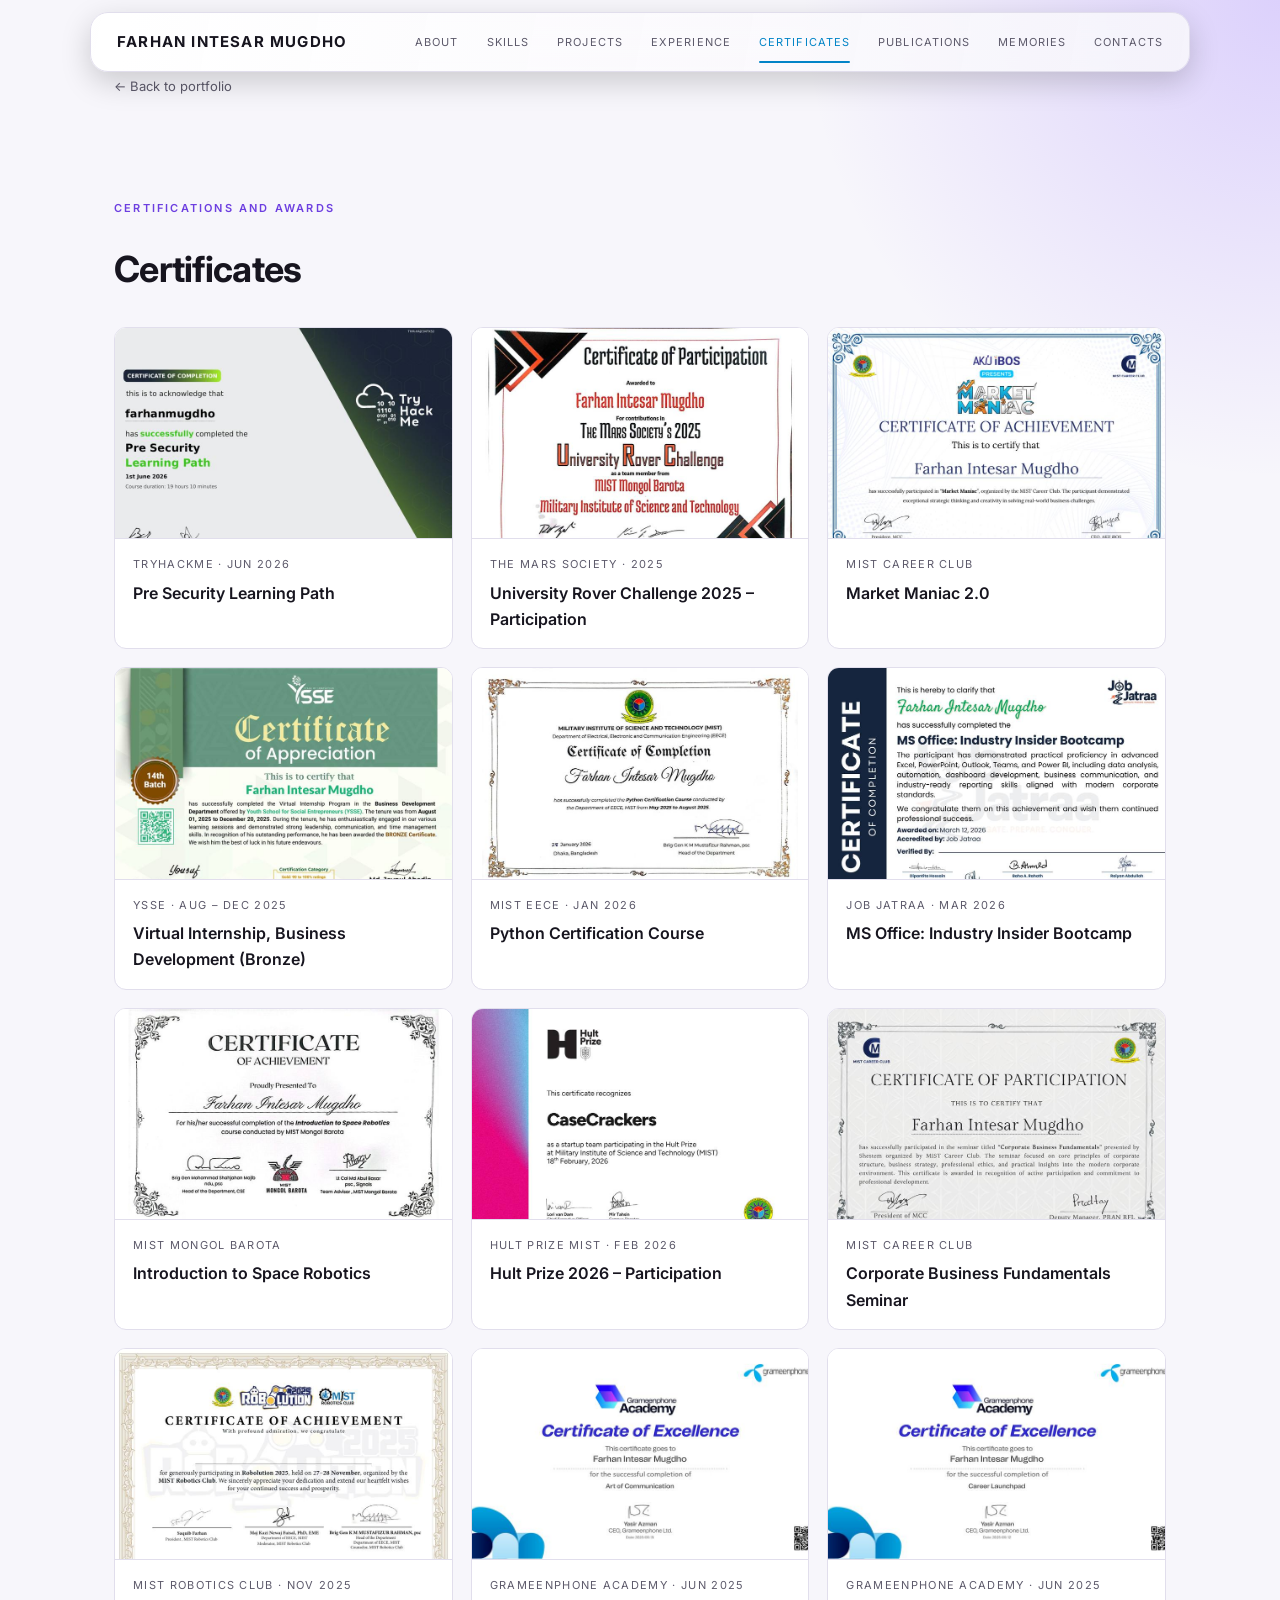
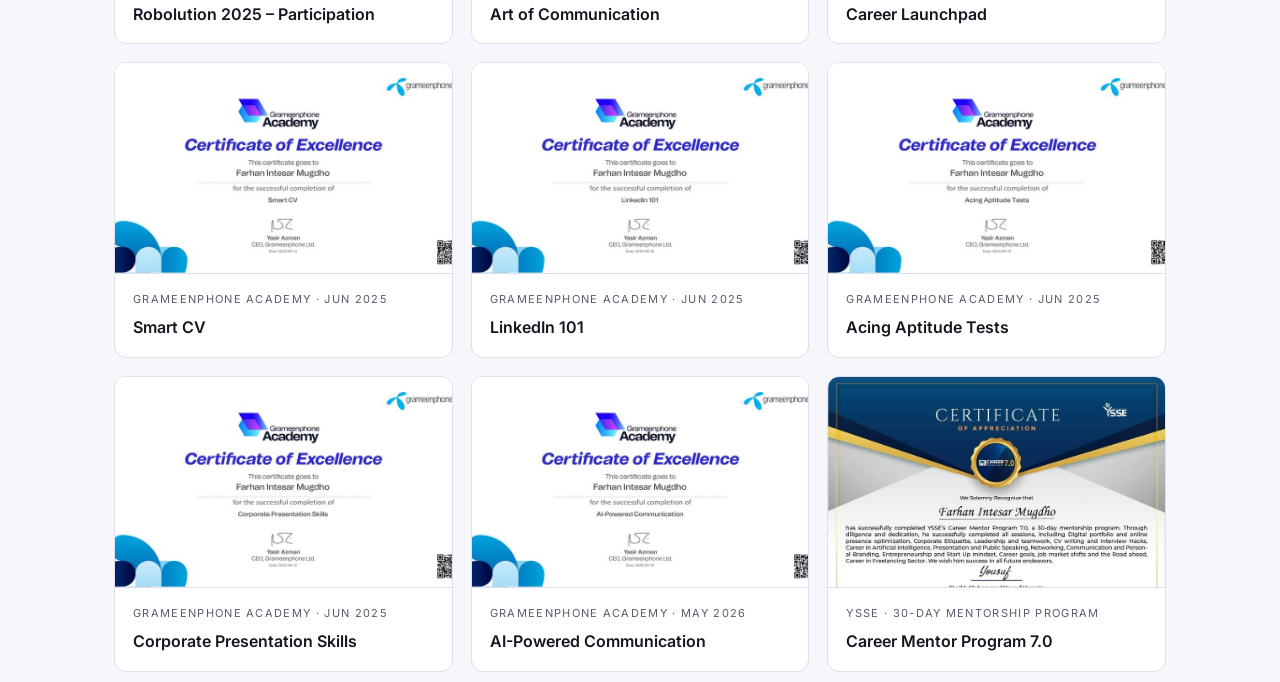
==== certificates.html @ 4bb34c35 "Optimize loading, pin nav on zoom, move certificates to own page" ====
<!DOCTYPE html>
<html lang="en">
<head>
<meta charset="utf-8">
<meta name="viewport" content="width=device-width, initial-scale=1, viewport-fit=cover">
<title>Certificates | Farhan Intesar Mugdho</title>
<link rel="icon" type="image/png" sizes="192x192" href="assets/favicon.png">
<link rel="preconnect" href="https://fonts.googleapis.com">
<link rel="preconnect" href="https://fonts.gstatic.com" crossorigin>
<link href="https://fonts.googleapis.com/css2?family=Inter:wght@400;500;600;700&family=Syne:wght@600;700;800&display=swap" rel="stylesheet">
<link rel="stylesheet" href="style.css">
</head>
<body>
<header><div class="bar">
<a class="logo" href="index.html" aria-label="Home">FARHAN INTESAR MUGDHO</a>
<nav aria-label="Sections"><a href="index.html#about">About</a><a href="index.html#skills">Skills</a><a href="index.html#projects">Projects</a><a href="index.html#experience">Experience</a><a class="on" href="certificates.html">Certificates</a><a href="index.html#publications">Publications</a><a href="index.html#memories">Memories</a><a href="index.html#contacts">Contacts</a>
</nav></div></header>
<main>
<a class="back" href="index.html">&larr; Back to portfolio</a><section class="certs-only" id="certificates">
<p class="eyebrow">Certifications and awards</p>
<h2>Certificates</h2>
<div class="certs">
<div class="cert"><button type="button" class="zb" aria-label="View larger: Pre Security Learning Path"><img src="assets/certificate-01.jpg" alt="Certificate: Pre Security Learning Path" loading="lazy"></button><div class="in"><small>TryHackMe · Jun 2026</small><h3>Pre Security Learning Path</h3></div></div>
<div class="cert"><button type="button" class="zb" aria-label="View larger: University Rover Challenge 2025 – Participation"><img src="assets/certificate-02.jpg" alt="Certificate: University Rover Challenge 2025 – Participation" loading="lazy"></button><div class="in"><small>The Mars Society · 2025</small><h3>University Rover Challenge 2025 – Participation</h3></div></div>
<div class="cert"><button type="button" class="zb" aria-label="View larger: Market Maniac 2.0"><img src="assets/certificate-03.jpg" alt="Certificate: Market Maniac 2.0" loading="lazy"></button><div class="in"><small>MIST Career Club</small><h3>Market Maniac 2.0</h3></div></div>
<div class="cert"><button type="button" class="zb" aria-label="View larger: Virtual Internship, Business Development (Bronze)"><img src="assets/certificate-04.jpg" alt="Certificate: Virtual Internship, Business Development (Bronze)" loading="lazy"></button><div class="in"><small>YSSE · Aug – Dec 2025</small><h3>Virtual Internship, Business Development (Bronze)</h3></div></div>
<div class="cert"><button type="button" class="zb" aria-label="View larger: Python Certification Course"><img src="assets/certificate-05.jpg" alt="Certificate: Python Certification Course" loading="lazy"></button><div class="in"><small>MIST EECE · Jan 2026</small><h3>Python Certification Course</h3></div></div>
<div class="cert"><button type="button" class="zb" aria-label="View larger: MS Office: Industry Insider Bootcamp"><img src="assets/certificate-06.jpg" alt="Certificate: MS Office: Industry Insider Bootcamp" loading="lazy"></button><div class="in"><small>Job Jatraa · Mar 2026</small><h3>MS Office: Industry Insider Bootcamp</h3></div></div>
<div class="cert"><button type="button" class="zb" aria-label="View larger: Introduction to Space Robotics"><img src="assets/certificate-07.jpg" alt="Certificate: Introduction to Space Robotics" loading="lazy"></button><div class="in"><small>MIST Mongol Barota</small><h3>Introduction to Space Robotics</h3></div></div>
<div class="cert"><button type="button" class="zb" aria-label="View larger: Hult Prize 2026 – Participation"><img src="assets/certificate-08.jpg" alt="Certificate: Hult Prize 2026 – Participation" loading="lazy"></button><div class="in"><small>Hult Prize MIST · Feb 2026</small><h3>Hult Prize 2026 – Participation</h3></div></div>
<div class="cert"><button type="button" class="zb" aria-label="View larger: Corporate Business Fundamentals Seminar"><img src="assets/certificate-09.jpg" alt="Certificate: Corporate Business Fundamentals Seminar" loading="lazy"></button><div class="in"><small>MIST Career Club</small><h3>Corporate Business Fundamentals Seminar</h3></div></div>
<div class="cert"><button type="button" class="zb" aria-label="View larger: Robolution 2025 – Participation"><img src="assets/certificate-10.jpg" alt="Certificate: Robolution 2025 – Participation" loading="lazy"></button><div class="in"><small>MIST Robotics Club · Nov 2025</small><h3>Robolution 2025 – Participation</h3></div></div>
<div class="cert"><button type="button" class="zb" aria-label="View larger: Art of Communication"><img src="assets/certificate-11.jpg" alt="Certificate: Art of Communication" loading="lazy"></button><div class="in"><small>Grameenphone Academy · Jun 2025</small><h3>Art of Communication</h3></div></div>
<div class="cert"><button type="button" class="zb" aria-label="View larger: Career Launchpad"><img src="assets/certificate-12.jpg" alt="Certificate: Career Launchpad" loading="lazy"></button><div class="in"><small>Grameenphone Academy · Jun 2025</small><h3>Career Launchpad</h3></div></div>
<div class="cert"><button type="button" class="zb" aria-label="View larger: Smart CV"><img src="assets/certificate-13.jpg" alt="Certificate: Smart CV" loading="lazy"></button><div class="in"><small>Grameenphone Academy · Jun 2025</small><h3>Smart CV</h3></div></div>
<div class="cert"><button type="button" class="zb" aria-label="View larger: LinkedIn 101"><img src="assets/certificate-14.jpg" alt="Certificate: LinkedIn 101" loading="lazy"></button><div class="in"><small>Grameenphone Academy · Jun 2025</small><h3>LinkedIn 101</h3></div></div>
<div class="cert"><button type="button" class="zb" aria-label="View larger: Acing Aptitude Tests"><img src="assets/certificate-15.jpg" alt="Certificate: Acing Aptitude Tests" loading="lazy"></button><div class="in"><small>Grameenphone Academy · Jun 2025</small><h3>Acing Aptitude Tests</h3></div></div>
<div class="cert"><button type="button" class="zb" aria-label="View larger: Corporate Presentation Skills"><img src="assets/certificate-16.jpg" alt="Certificate: Corporate Presentation Skills" loading="lazy"></button><div class="in"><small>Grameenphone Academy · Jun 2025</small><h3>Corporate Presentation Skills</h3></div></div>
<div class="cert"><button type="button" class="zb" aria-label="View larger: AI-Powered Communication"><img src="assets/certificate-17.jpg" alt="Certificate: AI-Powered Communication" loading="lazy"></button><div class="in"><small>Grameenphone Academy · May 2026</small><h3>AI-Powered Communication</h3></div></div>
<div class="cert"><button type="button" class="zb" aria-label="View larger: Career Mentor Program 7.0"><img src="assets/certificate-18.jpg" alt="Certificate: Career Mentor Program 7.0" loading="lazy"></button><div class="in"><small>YSSE · 30-day mentorship program</small><h3>Career Mentor Program 7.0</h3></div></div>
</div>
</section>
</main>
<div class="lb" id="lb" hidden role="dialog" aria-modal="true" aria-label="Certificate"><img id="lbi" alt=""></div>
<script src="site.js"></script>
</body>
</html>
---- style.css ----
:root{--bg:#07070a;--card:#0f0e15;--line:#1f1d2b;--text:#f2f1f7;--muted:#8a8898;--dim:#2b2a33;--accent:#a78bfa;--accent-bg:rgba(139,92,246,.14);--glow:rgba(124,77,255,.45);color-scheme:dark}
@media (prefers-color-scheme:light){:root:not([data-theme="dark"]){--bg:#f7f6fb;--card:#ffffff;--line:#e1deec;--text:#17151f;--muted:#5d5a6b;--dim:#cfcbdc;--accent:#6d3fe0;--accent-bg:rgba(109,63,224,.1);--glow:rgba(124,77,255,.22);color-scheme:light}}
:root[data-theme="light"]{--bg:#f7f6fb;--card:#ffffff;--line:#e1deec;--text:#17151f;--muted:#5d5a6b;--dim:#cfcbdc;--accent:#6d3fe0;--accent-bg:rgba(109,63,224,.1);--glow:rgba(124,77,255,.22);color-scheme:light}
:root{box-sizing:border-box;padding-top:env(safe-area-inset-top,0px);padding-bottom:env(safe-area-inset-bottom,0px)}
html{scroll-padding-top:calc(env(safe-area-inset-top,0px) + 70px);scroll-behavior:smooth;height:auto}
*,*::before,*::after{box-sizing:inherit}
body{margin:0;background:var(--bg);color:var(--text);font:400 16px/1.65 Inter,system-ui,"Segoe UI",sans-serif;position:relative;overflow-x:hidden}
body::after{content:"";position:absolute;top:0;right:0;width:min(520px,70vw);height:520px;background:radial-gradient(circle at 100% 0,var(--glow),transparent 65%);pointer-events:none;z-index:0}
body::before{content:"";position:fixed;inset:0 0 auto;height:env(safe-area-inset-top,0px);background:var(--bg);z-index:30}
a{color:inherit;text-decoration:none}
a:focus-visible,button:focus-visible{outline:2px solid var(--accent);outline-offset:3px}
header{position:sticky;top:env(safe-area-inset-top,0px);z-index:20;background:color-mix(in srgb,var(--bg) 88%,transparent);backdrop-filter:blur(8px);border-bottom:1px solid var(--line)}
.bar{max-width:1180px;margin:0 auto;padding:16px 24px;display:flex;align-items:center;justify-content:space-between;gap:20px}
.logo{font-weight:700;letter-spacing:.08em;font-size:15px}
nav{display:flex;gap:16px;flex-wrap:wrap;font-size:11px;letter-spacing:.1em;text-transform:uppercase;color:var(--muted)}
.ex{display:inline-flex;gap:16px;white-space:nowrap}
nav a{white-space:nowrap}
nav a:hover,nav a.on{color:var(--text)}
nav i{font-style:normal;color:var(--dim)}
main{position:relative;z-index:1;max-width:1100px;margin:0 auto;padding:0 24px}
section{padding:80px 0 10px}
.eyebrow{font-size:11px;letter-spacing:.2em;text-transform:uppercase;color:var(--accent);font-weight:600;margin:0 0 22px}
h1{font-size:clamp(38px,7vw,68px);line-height:1.05;margin:0 0 20px;font-weight:700;letter-spacing:-.025em}
h2{font-size:clamp(26px,4vw,36px);margin:0 0 28px;font-weight:700;letter-spacing:-.02em}
h3{font-size:16px;margin:0;font-weight:600}
p{margin:0 0 14px;max-width:66ch;color:var(--muted)}
.hero{padding-top:90px}
.hero .lead{font-size:19px;color:var(--text);opacity:.85;max-width:56ch}
.chips{display:flex;flex-wrap:wrap;gap:8px;margin:0;padding:0;list-style:none}
.chips li,.tag{font-size:12px;padding:3px 10px;border:1px solid var(--accent);border-radius:4px;background:var(--accent-bg);color:var(--accent)}
.btns{display:flex;gap:12px;flex-wrap:wrap;margin-top:26px}
.btn{padding:10px 20px;border-radius:8px;font-size:14px;font-weight:600;border:1px solid var(--line);background:var(--card)}
.btn.p{background:var(--accent);border-color:var(--accent);color:#0b0818}
.facts{display:grid;grid-template-columns:repeat(auto-fit,minmax(200px,1fr));gap:14px;margin-top:40px}
.fact{background:var(--card);border:1px solid var(--line);border-radius:12px;padding:16px 18px}
.fact b{display:block;font-size:11px;letter-spacing:.14em;text-transform:uppercase;color:var(--muted);font-weight:500;margin-bottom:4px}
.sk{display:grid;grid-template-columns:1fr 1fr;gap:0 56px;align-items:start}
.sk>div{display:grid;grid-template-columns:130px 1fr;gap:16px;padding:16px 0;border-bottom:1px solid var(--line);align-items:start}
.sk b{font-size:11px;letter-spacing:.14em;text-transform:uppercase;color:var(--accent);font-weight:600;padding-top:4px}
.sk span{color:var(--muted);font-size:15px}
.about-grid{display:grid;grid-template-columns:1fr 1fr;gap:12px 40px}
.skills-row{margin-bottom:26px}
.skills-row h3{margin-bottom:12px;font-size:13px;letter-spacing:.14em;text-transform:uppercase;color:var(--muted);font-weight:500}
.pj{display:grid;grid-template-columns:1fr 1fr;gap:40px;align-items:center;min-height:380px}
.plist{display:flex;flex-direction:column;gap:2px;align-items:flex-start}
.plist button{all:unset;cursor:pointer;font-size:clamp(26px,4.4vw,40px);font-weight:700;letter-spacing:-.02em;line-height:1.2;color:var(--dim);padding:6px 0;transition:color .25s,transform .25s}
.plist button.on{color:var(--text)}
.pcard{background:var(--card);border:1px solid var(--line);border-radius:14px;overflow:hidden;box-shadow:0 20px 50px rgba(0,0,0,.25)}
.pcard .art{height:190px;display:grid;place-items:center;font-size:52px;font-weight:700;letter-spacing:.04em;background:linear-gradient(135deg,#3b1f8f,#0f766e);color:#fff}
.pcard .body{padding:20px}
.pcard p{font-size:14px;margin:8px 0 14px}
.pcard .links{margin-top:14px;font-size:13px;color:var(--muted)}
.pcard .links a:hover{color:var(--text)}
.tl{list-style:none;margin:0;padding:0;max-width:680px}
.tl li{position:relative;background:var(--card);border:1px solid var(--line);border-radius:10px;padding:14px 18px;margin-bottom:12px}
.row{display:flex;justify-content:space-between;gap:12px;flex-wrap:wrap;align-items:center}
.pill{font-size:12px;padding:3px 12px;border-radius:999px;background:var(--accent-bg);color:var(--muted);border:1px solid var(--line)}
.org{color:var(--accent);font-weight:600;font-size:14px;margin:2px 0 8px}
.tl p{font-size:13px;margin:0;line-height:1.55}
.tl .chips{margin-top:10px;gap:6px}
.tl .chips li{font-size:11px;padding:2px 8px}
.sub{margin-top:56px}
.certs{display:grid;grid-template-columns:repeat(auto-fit,minmax(250px,1fr));gap:18px}
.cert{background:var(--card);border:1px solid var(--line);border-radius:12px;overflow:hidden}
.cert .top{height:84px;display:grid;place-items:center;background:linear-gradient(135deg,var(--accent-bg),transparent);border-bottom:1px solid var(--line);font-size:11px;letter-spacing:.18em;text-transform:uppercase;color:var(--accent);font-weight:600}
.cert .in{padding:16px 18px}
.cert small{display:block;font-size:11px;letter-spacing:.12em;text-transform:uppercase;color:var(--muted);margin-bottom:6px}
.contact{display:grid;grid-template-columns:repeat(auto-fit,minmax(240px,1fr));gap:14px}
.contact a{display:block;background:var(--card);border:1px solid var(--line);border-radius:12px;padding:16px 18px;overflow-wrap:anywhere}
.contact a:hover{border-color:var(--accent)}
.contact b{display:block;font-size:11px;letter-spacing:.14em;text-transform:uppercase;color:var(--muted);font-weight:500}
footer a:hover{color:var(--text)}
footer{position:relative;z-index:1;margin-top:90px;border-top:1px solid var(--line);text-align:center;padding:40px 24px 50px;color:var(--muted);font-size:14px}
footer .m{font-size:24px;font-weight:700;letter-spacing:.1em;color:var(--text);text-shadow:0 0 18px var(--accent),0 0 40px var(--glow);margin-bottom:12px}
.cvm{position:fixed;inset:0;z-index:40;background:rgba(0,0,0,.72);display:grid;place-items:center;padding:16px}
.cvm[hidden]{display:none}
.cvp{width:min(900px,100%);height:min(92vh,1100px);background:var(--card);border:1px solid var(--line);border-radius:12px;display:flex;flex-direction:column;overflow:hidden}
.cvh{display:flex;align-items:center;justify-content:space-between;gap:10px;padding:10px 14px;border-bottom:1px solid var(--line);font-weight:600;font-size:14px}
.cvh div{display:flex;gap:8px}
.cvh button{all:unset;cursor:pointer;font-size:13px;padding:6px 14px;border-radius:6px;border:1px solid var(--line);color:var(--text)}
.cvh button:hover{border-color:var(--accent)}
.cvh button:focus-visible{outline:2px solid var(--accent);outline-offset:2px}
.cvp iframe{flex:1;border:0;background:#fff;width:100%}
.cvp .alt{padding:10px 14px;font-size:13px;color:var(--muted);border-top:1px solid var(--line)}
.cvbody{flex:1;overflow:auto;padding:22px 26px;font-size:14px;line-height:1.6;color:var(--muted)}
.cvbody .cvn{font-size:26px;color:var(--text);letter-spacing:-.02em;margin:0 0 4px}
.cvbody .cvc{font-size:13px;margin:0 0 6px}
.cvbody h4{margin:22px 0 10px;padding-bottom:6px;border-bottom:1px solid var(--line);font-size:11px;letter-spacing:.16em;text-transform:uppercase;color:var(--accent);font-weight:600}
.cvbody p{max-width:none;font-size:14px;margin:0 0 10px}
.cvbody b{color:var(--text);font-weight:600}
.cve{margin-bottom:14px}
.cve .r{display:flex;justify-content:space-between;gap:12px;flex-wrap:wrap}
.cve .r span{font-size:12px;color:var(--muted)}
.cve .sub2{font-size:13px}
.cvbody ul{margin:6px 0 0;padding-left:20px}
.cvbody li{margin-bottom:4px}
.cvh .dlb{font-size:13px;padding:6px 14px;border-radius:6px;border:1px solid var(--line);color:var(--text)}
.cvh .dlb:hover{border-color:var(--accent)}
.about-wrap{display:grid;grid-template-columns:1fr 240px;gap:48px;align-items:stretch}
.me img.on{opacity:1}
@media (prefers-reduced-motion:reduce){.me img{transition:none}}
.about-wrap h2{margin-bottom:14px}
.me{margin:0;position:relative;min-height:220px}
.me img{opacity:0;transition:opacity .8s ease;position:absolute;inset:0;width:100%;height:100%;object-fit:cover;object-position:center 20%;border-radius:14px;border:1px solid var(--line);box-shadow:0 20px 50px rgba(0,0,0,.25)}
.cert .zb{all:unset;display:block;width:100%;cursor:zoom-in;border-bottom:1px solid var(--line)}
.cert .zb:focus-visible{outline:2px solid var(--accent);outline-offset:-2px}
.cert .zb img{display:block;width:100%;aspect-ratio:16/10;object-fit:cover;object-position:center top;background:#fff}
.lb{position:fixed;inset:0;z-index:50;background:rgba(0,0,0,.85);display:grid;place-items:center;padding:16px;cursor:zoom-out}
.lb[hidden]{display:none}
.lb img{max-width:min(1100px,100%);max-height:92vh;border-radius:8px;background:#fff}
.gal{display:grid;grid-template-columns:repeat(auto-fill,minmax(220px,1fr));gap:16px}
.gal figure{margin:0;border:1px solid var(--line);border-radius:12px;overflow:hidden;background:var(--card)}
.gal{align-items:start}
.gal img{display:block;width:100%;height:auto;aspect-ratio:1/1;object-fit:cover}
.gal .zb{all:unset;display:block;width:100%;cursor:zoom-in}
.gal .zb:focus-visible{outline:2px solid var(--accent);outline-offset:-2px}
.gal figcaption{padding:12px 16px;font-size:14px;font-weight:600;color:var(--text);border-top:1px solid var(--line)}
.gal-empty{padding:28px;border:1px dashed var(--line);border-radius:12px;color:var(--muted);text-align:center;max-width:none}
.vw{display:none}
.vw.show{display:block}
body.gv main>section:not(.show){display:none}
.back{display:inline-block;margin-bottom:22px;font-size:13px;color:var(--muted)}
.back:hover{color:var(--text)}
html{cursor:url("[data-uri]") 1 1,auto}
a,button,.plist button{cursor:url("[data-uri]") 12 1,pointer}
#spot{position:fixed;left:0;top:0;width:520px;height:520px;border-radius:50%;pointer-events:none;z-index:15;opacity:0;transition:opacity .3s;background:radial-gradient(circle,color-mix(in srgb,var(--accent) 24%,transparent) 0,transparent 65%);will-change:transform}
@media (hover:none),(pointer:coarse){#spot{display:none}}
.frow{max-width:1100px;margin:30px auto 0;padding-top:22px;border-top:1px solid var(--line);display:flex;justify-content:space-between;align-items:flex-start;gap:24px;flex-wrap:wrap;text-align:left}
.fl div{margin-bottom:4px}
.fr{display:flex;gap:22px;flex-wrap:wrap;justify-content:flex-end;text-align:right}
.fr a:hover{color:var(--text)}
@media (max-width:640px){.frow{flex-direction:column}.fr{justify-content:flex-start;text-align:left}}
.tl .chips li{position:relative;padding:4px 12px 4px 24px;border-radius:999px;border:1px solid color-mix(in srgb,var(--accent) 45%,transparent);background:linear-gradient(90deg,var(--accent-bg),transparent);color:var(--text);font:600 11.5px Syne,Inter,system-ui,sans-serif;letter-spacing:.04em;transition:transform .2s}
.tl .chips li::before{content:"";position:absolute;left:10px;top:50%;width:6px;height:6px;margin-top:-3px;border-radius:50%;background:var(--accent);box-shadow:0 0 8px var(--accent)}
.tl .chips li:hover{transform:translateY(-2px)}
.fwrap{max-width:1100px;margin:0 auto;padding:0 24px;display:flex;justify-content:space-between;align-items:center;gap:24px;flex-wrap:wrap;text-align:left}
.fwrap .fl div{margin-bottom:4px}
.fwrap .fr{display:flex;gap:14px;flex-wrap:nowrap;justify-content:flex-end}
.ic{width:44px;height:44px;border-radius:50%;border:1px solid var(--line);display:grid;place-items:center;background:var(--card);color:var(--text)}
.ic:hover{border-color:var(--accent);color:var(--accent)}
.ic svg{width:20px;height:20px;fill:currentColor}
footer{padding-left:0;padding-right:0}
@media (max-width:640px){.fwrap{flex-direction:column;align-items:flex-start}}
.pr{display:grid;grid-template-columns:280px 1fr auto;gap:34px;align-items:center;padding:22px 0;color:inherit}
.pth{width:280px;height:200px;border-radius:14px;display:grid;place-items:center;overflow:hidden;position:relative}
.pth span{position:relative;z-index:1;font-size:34px;font-weight:700;color:#fff;letter-spacing:.02em;text-align:center;text-shadow:0 4px 24px rgba(0,0,0,.25)}
.pth::after{content:"";position:absolute;inset:0;background:radial-gradient(circle at 20% 15%,rgba(255,255,255,.25),transparent 55%)}
.pr h3{font-size:clamp(26px,3.2vw,38px);font-weight:700;letter-spacing:-.015em;line-height:1.15;margin:0 0 8px}
.psub{font-size:17px;color:var(--muted);margin:0 0 14px;max-width:58ch}
.parr{align-self:start;padding-top:14px;font-size:30px;line-height:1;color:var(--accent);transition:transform .2s}
.pr:hover .parr{transform:translate(4px,-4px)}
.pr:hover h3{color:var(--accent)}
.fwrap .fr{flex-direction:column;align-items:flex-end;gap:12px}
.frr{display:flex;gap:14px}
.xtl{list-style:none;margin:0 0 8px;padding:0}
.xp{display:grid;grid-template-columns:150px 28px 1fr;column-gap:22px;padding-bottom:52px}
.xd{text-align:right;padding-top:10px;font-size:13px;line-height:1.5;color:var(--muted)}
.xd b{display:block;color:var(--text);font-weight:600}
.xd em{display:block;margin-top:8px;font-style:normal;font-size:10px;letter-spacing:.18em;text-transform:uppercase}
.xn{position:relative}
.xn::before{content:"";position:absolute;left:50%;top:0;bottom:-52px;width:1px;background:var(--line)}
.xp:last-child .xn::before{bottom:auto;height:40px}
.xn::after{content:"";position:absolute;left:50%;top:14px;width:14px;height:14px;margin-left:-7px;border-radius:50%;border:1.5px solid var(--muted);background:var(--bg)}
.xp:hover .xn::after{border-color:var(--accent)}
.xc h3{font-size:clamp(26px,3.2vw,36px);font-weight:700;letter-spacing:-.015em;line-height:1.15;margin:0 0 6px}
.xr{color:var(--accent);font-size:17px;margin-bottom:16px}
.xb{list-style:none;margin:0 0 20px;padding:0;max-width:62ch}
.xb li{position:relative;padding-left:28px;margin-bottom:8px;color:var(--muted);font-size:15px}
.xb li::before{content:"\2014";position:absolute;left:0;color:var(--dim)}
.xl{font-size:11px;letter-spacing:.18em;text-transform:uppercase;color:var(--muted);margin:0 0 10px}
.xc .chips{margin:0}
@media (max-width:640px){.xp{grid-template-columns:22px 1fr;column-gap:14px}.xn{grid-column:1;grid-row:1/span 2}.xd{grid-column:2;grid-row:1;text-align:left;padding:6px 0 8px}.xc{grid-column:2;grid-row:2}}
header{background:none;backdrop-filter:none;-webkit-backdrop-filter:none;border-bottom:0;padding:12px 16px 0}
.bar{max-width:1100px;border:1px solid var(--line);border-radius:18px;background:linear-gradient(100deg,color-mix(in srgb,var(--card) 92%,transparent),color-mix(in srgb,var(--bg) 88%,transparent));backdrop-filter:blur(12px);-webkit-backdrop-filter:blur(12px);padding:14px 26px;box-shadow:0 10px 30px rgba(0,0,0,.18)}
.logo{font-size:15px;letter-spacing:.08em;font-weight:700}
nav{gap:28px;font-size:11px;letter-spacing:.1em;text-transform:uppercase}
nav a{position:relative;padding:6px 0;color:var(--muted)}
nav a:hover,nav a.on{color:var(--text)}
nav a.on::after{content:"";position:absolute;left:0;right:0;bottom:-6px;height:2px;border-radius:2px;background:var(--accent)}
html{scroll-padding-top:calc(env(safe-area-inset-top,0px) + 96px)}
.skg{display:grid;grid-template-columns:repeat(3,1fr);gap:16px}
.skc{--c:var(--accent);position:relative;display:grid;grid-template-columns:auto 1fr;gap:16px;align-items:center;padding:22px 18px 18px 24px;border:1px solid var(--line);border-radius:14px;overflow:hidden;background:linear-gradient(135deg,var(--card),color-mix(in srgb,var(--card) 65%,var(--bg)))}
.skc.b{--c:#38bdf8}
.skc.wide{grid-column:span 2}
.skc::before{content:"";position:absolute;left:0;top:0;bottom:0;width:4px;background:var(--c)}
.skn{position:absolute;top:8px;left:24px;font-size:11px;color:var(--muted)}
.ski{width:64px;height:64px;border-radius:14px;border:1px solid var(--line);display:grid;place-items:center;color:var(--c);background:color-mix(in srgb,var(--bg) 60%,var(--card))}
.ski svg{width:30px;height:30px}
.skt b{display:block;font-size:16px;font-weight:700;margin-bottom:4px}
.skt span{display:block;font-size:13.5px;color:var(--muted);line-height:1.5}
.ska{width:32px;height:32px;border-radius:50%;border:1px solid var(--muted);display:grid;place-items:center;font-size:14px;color:var(--text);align-self:end}
@media (max-width:900px){.skg{grid-template-columns:1fr 1fr}.skc.wide{grid-column:span 2}}
@media (max-width:640px){.skg{grid-template-columns:1fr}.skc.wide{grid-column:auto}}
.pth img{display:block;width:100%;height:100%;object-fit:cover;object-position:top}
.pth.has::after{display:none}
nav a.on{color:#38bdf8}
nav a.on::after{background:#38bdf8}
@media (prefers-color-scheme:light){:root:not([data-theme="dark"]) nav a.on{color:#0284c7}:root:not([data-theme="dark"]) nav a.on::after{background:#0284c7}}
:root[data-theme="light"] nav a.on{color:#0284c7}
.contact .cx{display:block;background:var(--card);border:1px solid var(--line);border-radius:12px;padding:16px 18px}
.cs{margin-top:26px}
.cs p{margin:0 0 12px;font-size:13px;letter-spacing:.14em;text-transform:uppercase;color:var(--muted)}
.cs .frr{display:flex;gap:14px;margin-bottom:14px}
.ld-sp{position:relative;width:64px;height:64px}
.ld-sp i{position:absolute;left:50%;top:0;width:5px;height:17px;margin-left:-2.5px;border-radius:3px;background:#3b82f6;transform-origin:50% 32px;opacity:.12;animation:ldFade 1.2s linear infinite}
@keyframes ldFade{0%{opacity:1}100%{opacity:.12}}
.lks{display:grid;grid-template-columns:repeat(auto-fit,minmax(200px,1fr));gap:14px;margin-top:14px}
.lk{display:flex;align-items:center;gap:14px;background:var(--card);border:1px solid var(--line);border-radius:12px;padding:14px 18px;font-weight:500}
.lk:hover{border-color:var(--accent)}
.lk svg{width:22px;height:22px;fill:var(--accent);flex:none}
@media (max-width:760px){.pr{grid-template-columns:1fr;gap:16px}.pth{width:100%;height:170px}.parr{display:none}
.fwrap .fr{align-items:flex-start}}
@media (max-width:760px){.about-wrap{grid-template-columns:1fr;gap:24px}.me{max-width:240px;height:280px}.sk{grid-template-columns:1fr}.sk>div{grid-template-columns:110px 1fr}nav{gap:14px}.pj,.sk{display:grid;grid-template-columns:1fr 1fr;gap:0 56px;align-items:start}
.sk>div{display:grid;grid-template-columns:130px 1fr;gap:16px;padding:16px 0;border-bottom:1px solid var(--line);align-items:start}
.sk b{font-size:11px;letter-spacing:.14em;text-transform:uppercase;color:var(--accent);font-weight:600;padding-top:4px}
.sk span{color:var(--muted);font-size:15px}
.about-grid{grid-template-columns:1fr;gap:24px}.plist button{font-size:26px}}
@media (prefers-reduced-motion:reduce){html{scroll-behavior:auto}.plist button{transition:none}}
/* ---- Stable single-pass rendering and zoom-stable navigation ---- */
html{--nav-scale:1;--nav-width:100%;--nav-pad:64px;scroll-padding-top:calc(var(--nav-pad) + 12px)}
body{padding-top:var(--nav-pad)}
header{position:fixed;top:env(safe-area-inset-top,0px);left:0;width:var(--nav-width);max-width:none;margin:0;transform:scale(var(--nav-scale));transform-origin:top left}
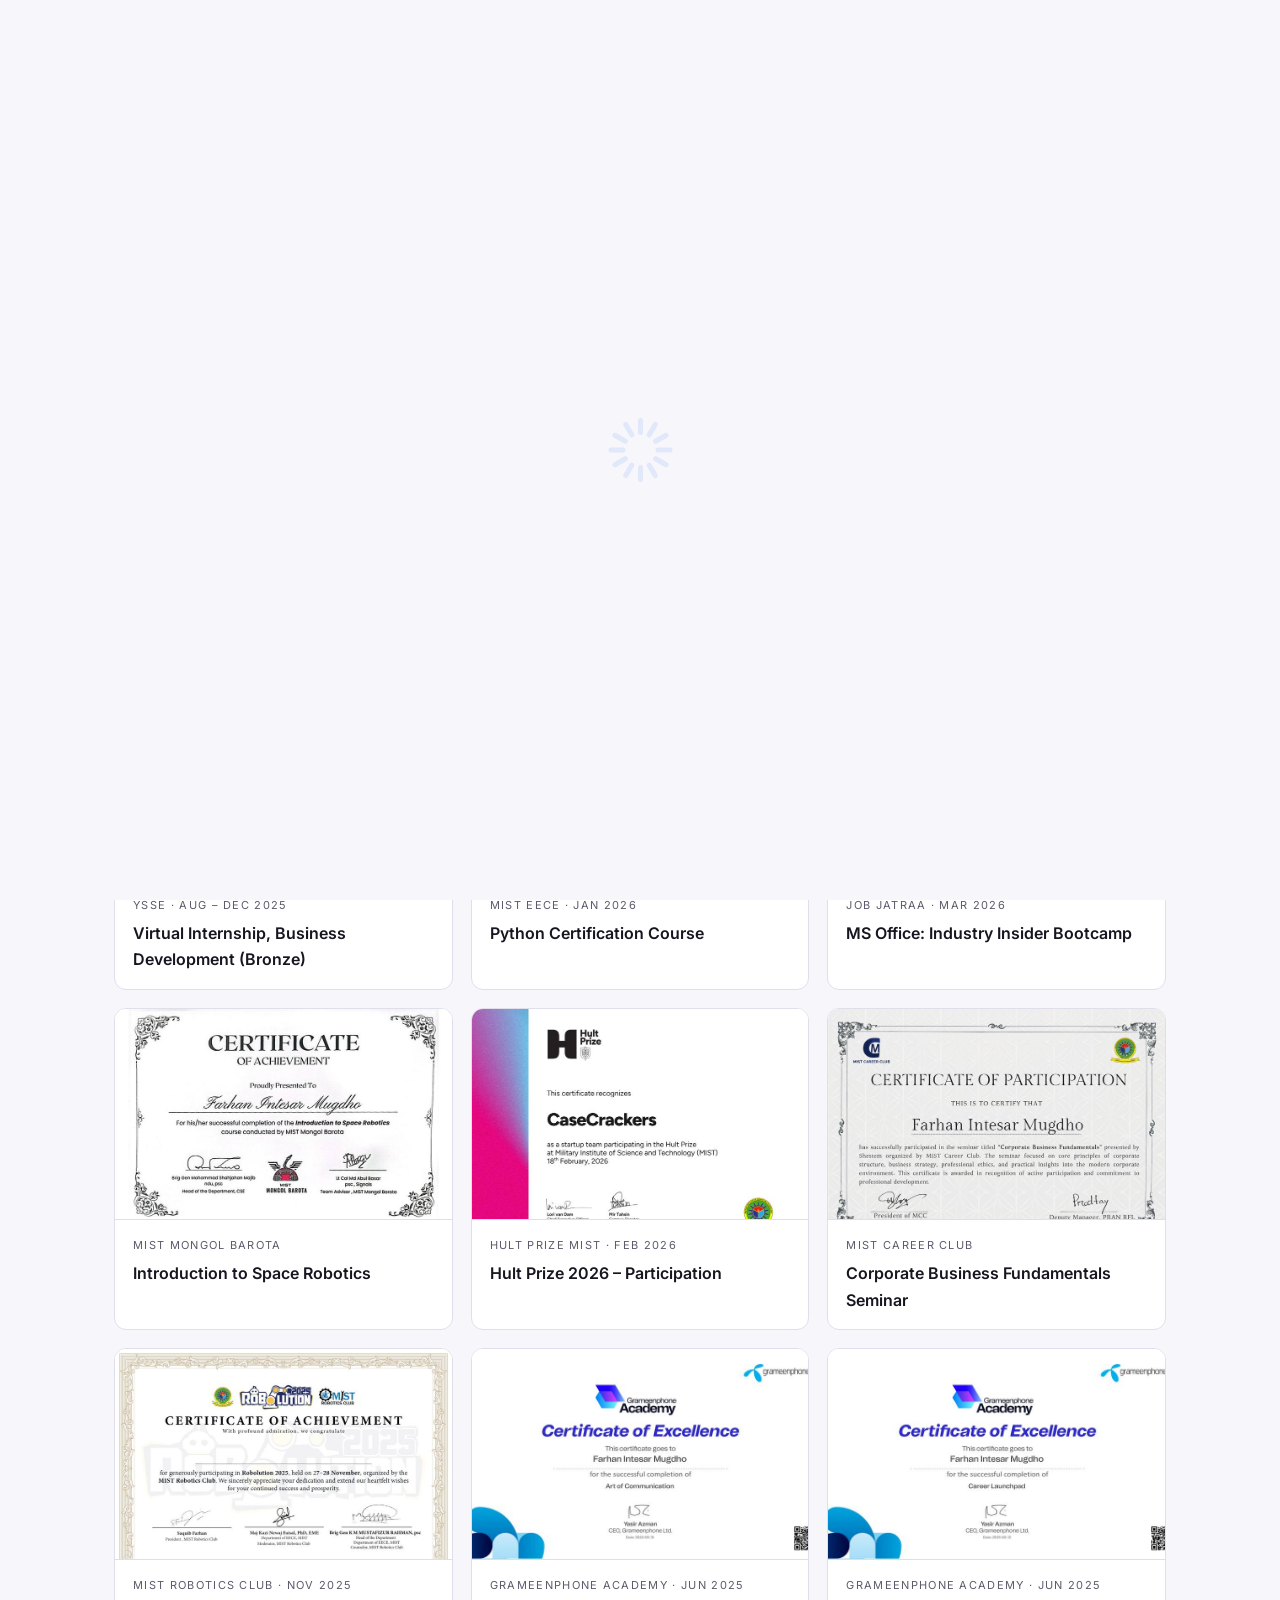
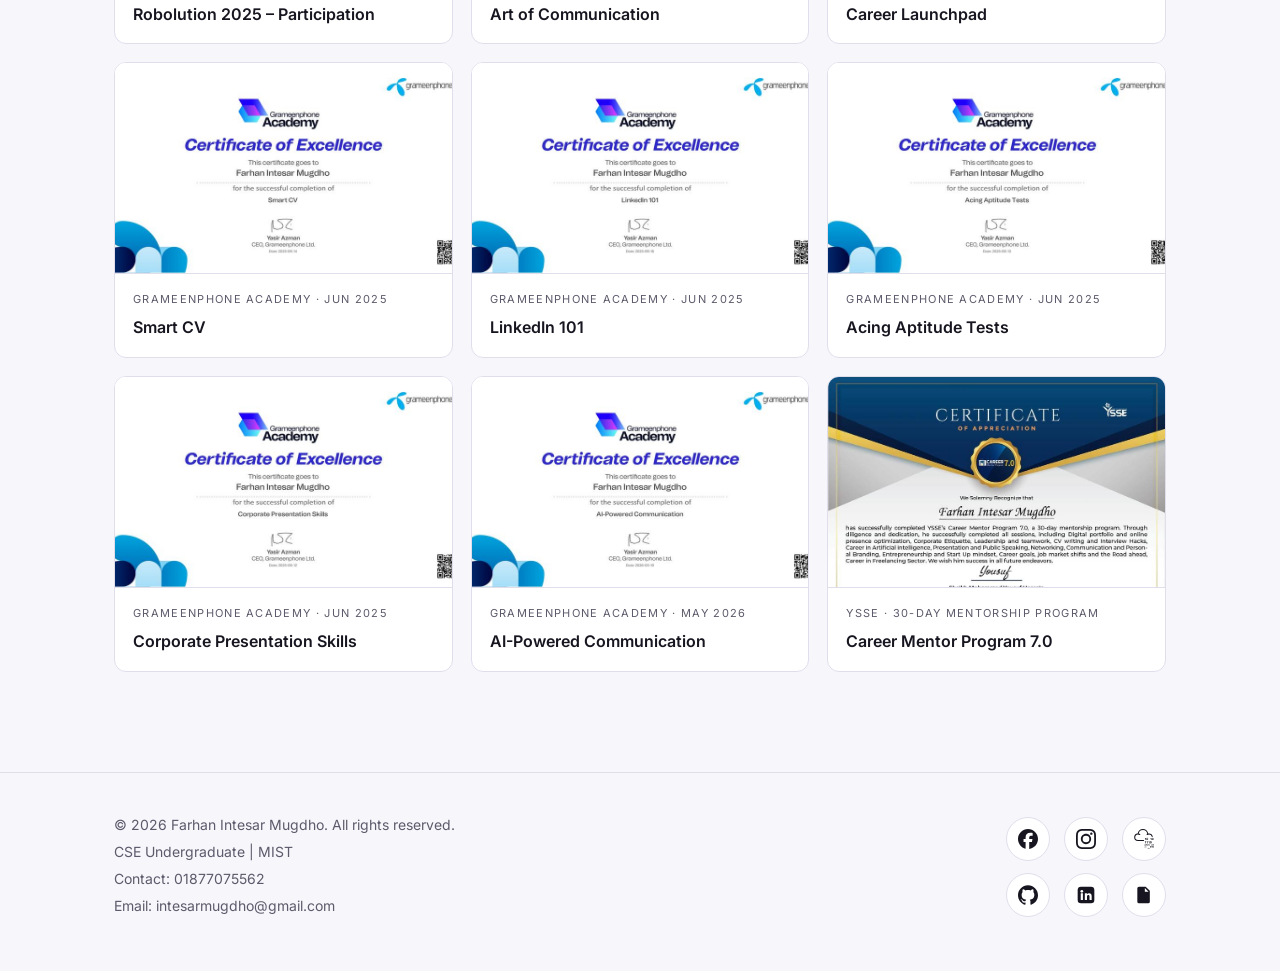
==== commit e2334c91: "Make certificates an in-page view to avoid reloads" ====
--- a/certificates.html
+++ b/certificates.html
@@ -2,46 +2,10 @@
 <html lang="en">
 <head>
 <meta charset="utf-8">
-<meta name="viewport" content="width=device-width, initial-scale=1, viewport-fit=cover">
 <title>Certificates | Farhan Intesar Mugdho</title>
+<meta http-equiv="refresh" content="0;url=index.html#certificates">
 <link rel="icon" type="image/png" sizes="192x192" href="assets/favicon.png">
-<link rel="preconnect" href="https://fonts.googleapis.com">
-<link rel="preconnect" href="https://fonts.gstatic.com" crossorigin>
-<link href="https://fonts.googleapis.com/css2?family=Inter:wght@400;500;600;700&family=Syne:wght@600;700;800&display=swap" rel="stylesheet">
-<link rel="stylesheet" href="style.css">
+<script>location.replace("index.html#certificates");</script>
 </head>
-<body>
-<header><div class="bar">
-<a class="logo" href="index.html" aria-label="Home">FARHAN INTESAR MUGDHO</a>
-<nav aria-label="Sections"><a href="index.html#about">About</a><a href="index.html#skills">Skills</a><a href="index.html#projects">Projects</a><a href="index.html#experience">Experience</a><a class="on" href="certificates.html">Certificates</a><a href="index.html#publications">Publications</a><a href="index.html#memories">Memories</a><a href="index.html#contacts">Contacts</a>
-</nav></div></header>
-<main>
-<a class="back" href="index.html">&larr; Back to portfolio</a><section class="certs-only" id="certificates">
-<p class="eyebrow">Certifications and awards</p>
-<h2>Certificates</h2>
-<div class="certs">
-<div class="cert"><button type="button" class="zb" aria-label="View larger: Pre Security Learning Path"><img src="assets/certificate-01.jpg" alt="Certificate: Pre Security Learning Path" loading="lazy"></button><div class="in"><small>TryHackMe · Jun 2026</small><h3>Pre Security Learning Path</h3></div></div>
-<div class="cert"><button type="button" class="zb" aria-label="View larger: University Rover Challenge 2025 – Participation"><img src="assets/certificate-02.jpg" alt="Certificate: University Rover Challenge 2025 – Participation" loading="lazy"></button><div class="in"><small>The Mars Society · 2025</small><h3>University Rover Challenge 2025 – Participation</h3></div></div>
-<div class="cert"><button type="button" class="zb" aria-label="View larger: Market Maniac 2.0"><img src="assets/certificate-03.jpg" alt="Certificate: Market Maniac 2.0" loading="lazy"></button><div class="in"><small>MIST Career Club</small><h3>Market Maniac 2.0</h3></div></div>
-<div class="cert"><button type="button" class="zb" aria-label="View larger: Virtual Internship, Business Development (Bronze)"><img src="assets/certificate-04.jpg" alt="Certificate: Virtual Internship, Business Development (Bronze)" loading="lazy"></button><div class="in"><small>YSSE · Aug – Dec 2025</small><h3>Virtual Internship, Business Development (Bronze)</h3></div></div>
-<div class="cert"><button type="button" class="zb" aria-label="View larger: Python Certification Course"><img src="assets/certificate-05.jpg" alt="Certificate: Python Certification Course" loading="lazy"></button><div class="in"><small>MIST EECE · Jan 2026</small><h3>Python Certification Course</h3></div></div>
-<div class="cert"><button type="button" class="zb" aria-label="View larger: MS Office: Industry Insider Bootcamp"><img src="assets/certificate-06.jpg" alt="Certificate: MS Office: Industry Insider Bootcamp" loading="lazy"></button><div class="in"><small>Job Jatraa · Mar 2026</small><h3>MS Office: Industry Insider Bootcamp</h3></div></div>
-<div class="cert"><button type="button" class="zb" aria-label="View larger: Introduction to Space Robotics"><img src="assets/certificate-07.jpg" alt="Certificate: Introduction to Space Robotics" loading="lazy"></button><div class="in"><small>MIST Mongol Barota</small><h3>Introduction to Space Robotics</h3></div></div>
-<div class="cert"><button type="button" class="zb" aria-label="View larger: Hult Prize 2026 – Participation"><img src="assets/certificate-08.jpg" alt="Certificate: Hult Prize 2026 – Participation" loading="lazy"></button><div class="in"><small>Hult Prize MIST · Feb 2026</small><h3>Hult Prize 2026 – Participation</h3></div></div>
-<div class="cert"><button type="button" class="zb" aria-label="View larger: Corporate Business Fundamentals Seminar"><img src="assets/certificate-09.jpg" alt="Certificate: Corporate Business Fundamentals Seminar" loading="lazy"></button><div class="in"><small>MIST Career Club</small><h3>Corporate Business Fundamentals Seminar</h3></div></div>
-<div class="cert"><button type="button" class="zb" aria-label="View larger: Robolution 2025 – Participation"><img src="assets/certificate-10.jpg" alt="Certificate: Robolution 2025 – Participation" loading="lazy"></button><div class="in"><small>MIST Robotics Club · Nov 2025</small><h3>Robolution 2025 – Participation</h3></div></div>
-<div class="cert"><button type="button" class="zb" aria-label="View larger: Art of Communication"><img src="assets/certificate-11.jpg" alt="Certificate: Art of Communication" loading="lazy"></button><div class="in"><small>Grameenphone Academy · Jun 2025</small><h3>Art of Communication</h3></div></div>
-<div class="cert"><button type="button" class="zb" aria-label="View larger: Career Launchpad"><img src="assets/certificate-12.jpg" alt="Certificate: Career Launchpad" loading="lazy"></button><div class="in"><small>Grameenphone Academy · Jun 2025</small><h3>Career Launchpad</h3></div></div>
-<div class="cert"><button type="button" class="zb" aria-label="View larger: Smart CV"><img src="assets/certificate-13.jpg" alt="Certificate: Smart CV" loading="lazy"></button><div class="in"><small>Grameenphone Academy · Jun 2025</small><h3>Smart CV</h3></div></div>
-<div class="cert"><button type="button" class="zb" aria-label="View larger: LinkedIn 101"><img src="assets/certificate-14.jpg" alt="Certificate: LinkedIn 101" loading="lazy"></button><div class="in"><small>Grameenphone Academy · Jun 2025</small><h3>LinkedIn 101</h3></div></div>
-<div class="cert"><button type="button" class="zb" aria-label="View larger: Acing Aptitude Tests"><img src="assets/certificate-15.jpg" alt="Certificate: Acing Aptitude Tests" loading="lazy"></button><div class="in"><small>Grameenphone Academy · Jun 2025</small><h3>Acing Aptitude Tests</h3></div></div>
-<div class="cert"><button type="button" class="zb" aria-label="View larger: Corporate Presentation Skills"><img src="assets/certificate-16.jpg" alt="Certificate: Corporate Presentation Skills" loading="lazy"></button><div class="in"><small>Grameenphone Academy · Jun 2025</small><h3>Corporate Presentation Skills</h3></div></div>
-<div class="cert"><button type="button" class="zb" aria-label="View larger: AI-Powered Communication"><img src="assets/certificate-17.jpg" alt="Certificate: AI-Powered Communication" loading="lazy"></button><div class="in"><small>Grameenphone Academy · May 2026</small><h3>AI-Powered Communication</h3></div></div>
-<div class="cert"><button type="button" class="zb" aria-label="View larger: Career Mentor Program 7.0"><img src="assets/certificate-18.jpg" alt="Certificate: Career Mentor Program 7.0" loading="lazy"></button><div class="in"><small>YSSE · 30-day mentorship program</small><h3>Career Mentor Program 7.0</h3></div></div>
-</div>
-</section>
-</main>
-<div class="lb" id="lb" hidden role="dialog" aria-modal="true" aria-label="Certificate"><img id="lbi" alt=""></div>
-<script src="site.js"></script>
-</body>
+<body><a href="index.html#certificates">Continue to certificates</a></body>
 </html>
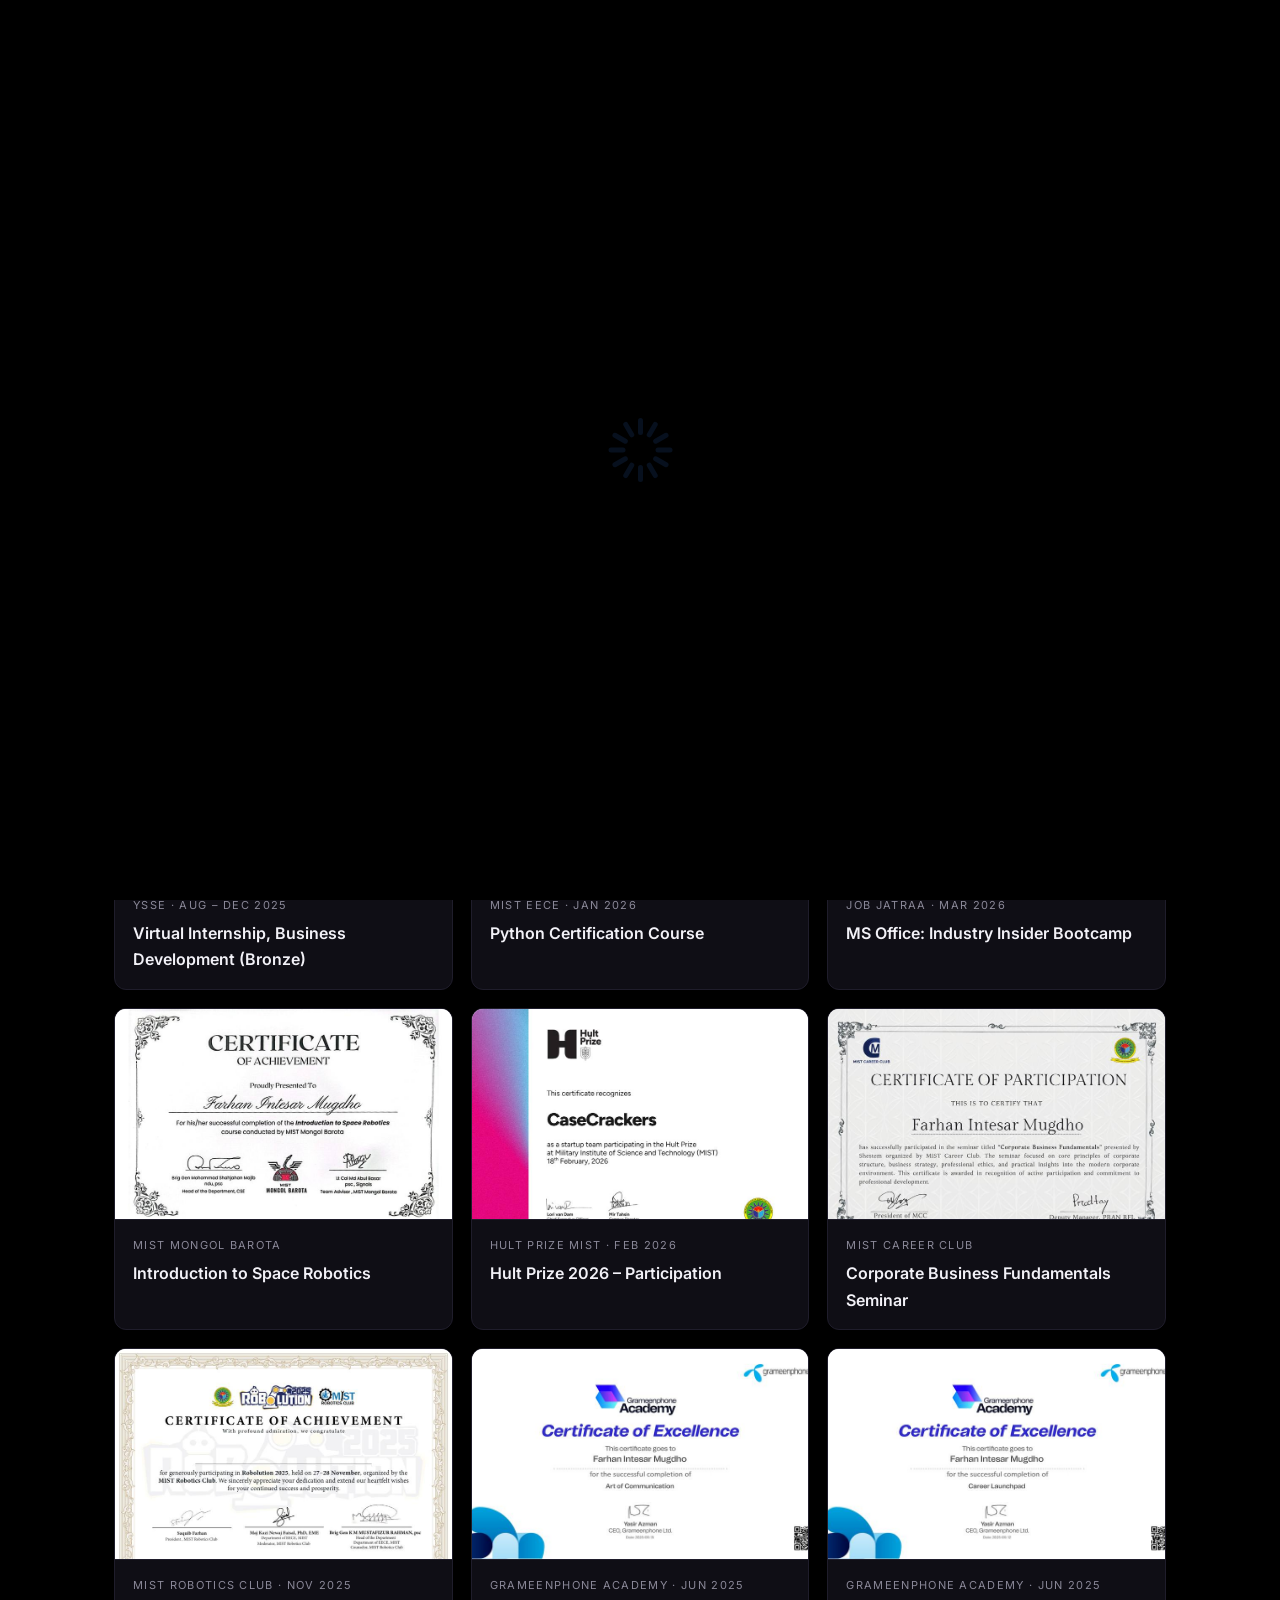
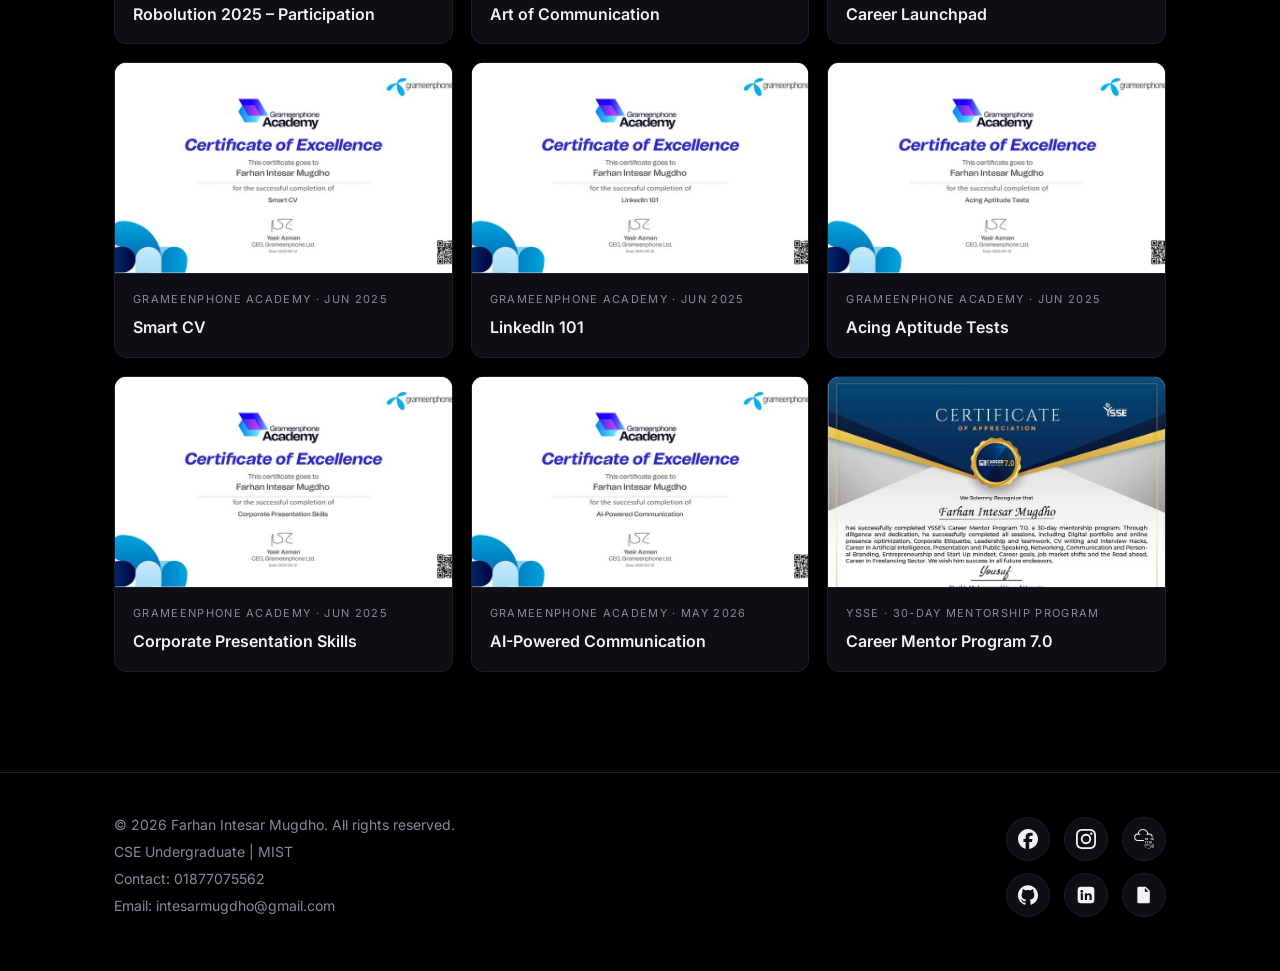
==== commit 4d74ed2b: "Force dark theme so black background always applies" ====
--- a/certificates.html
+++ b/certificates.html
@@ -1,5 +1,5 @@
 <!DOCTYPE html>
-<html lang="en">
+<html lang="en" data-theme="dark">
 <head>
 <meta charset="utf-8">
 <title>Certificates | Farhan Intesar Mugdho</title>
